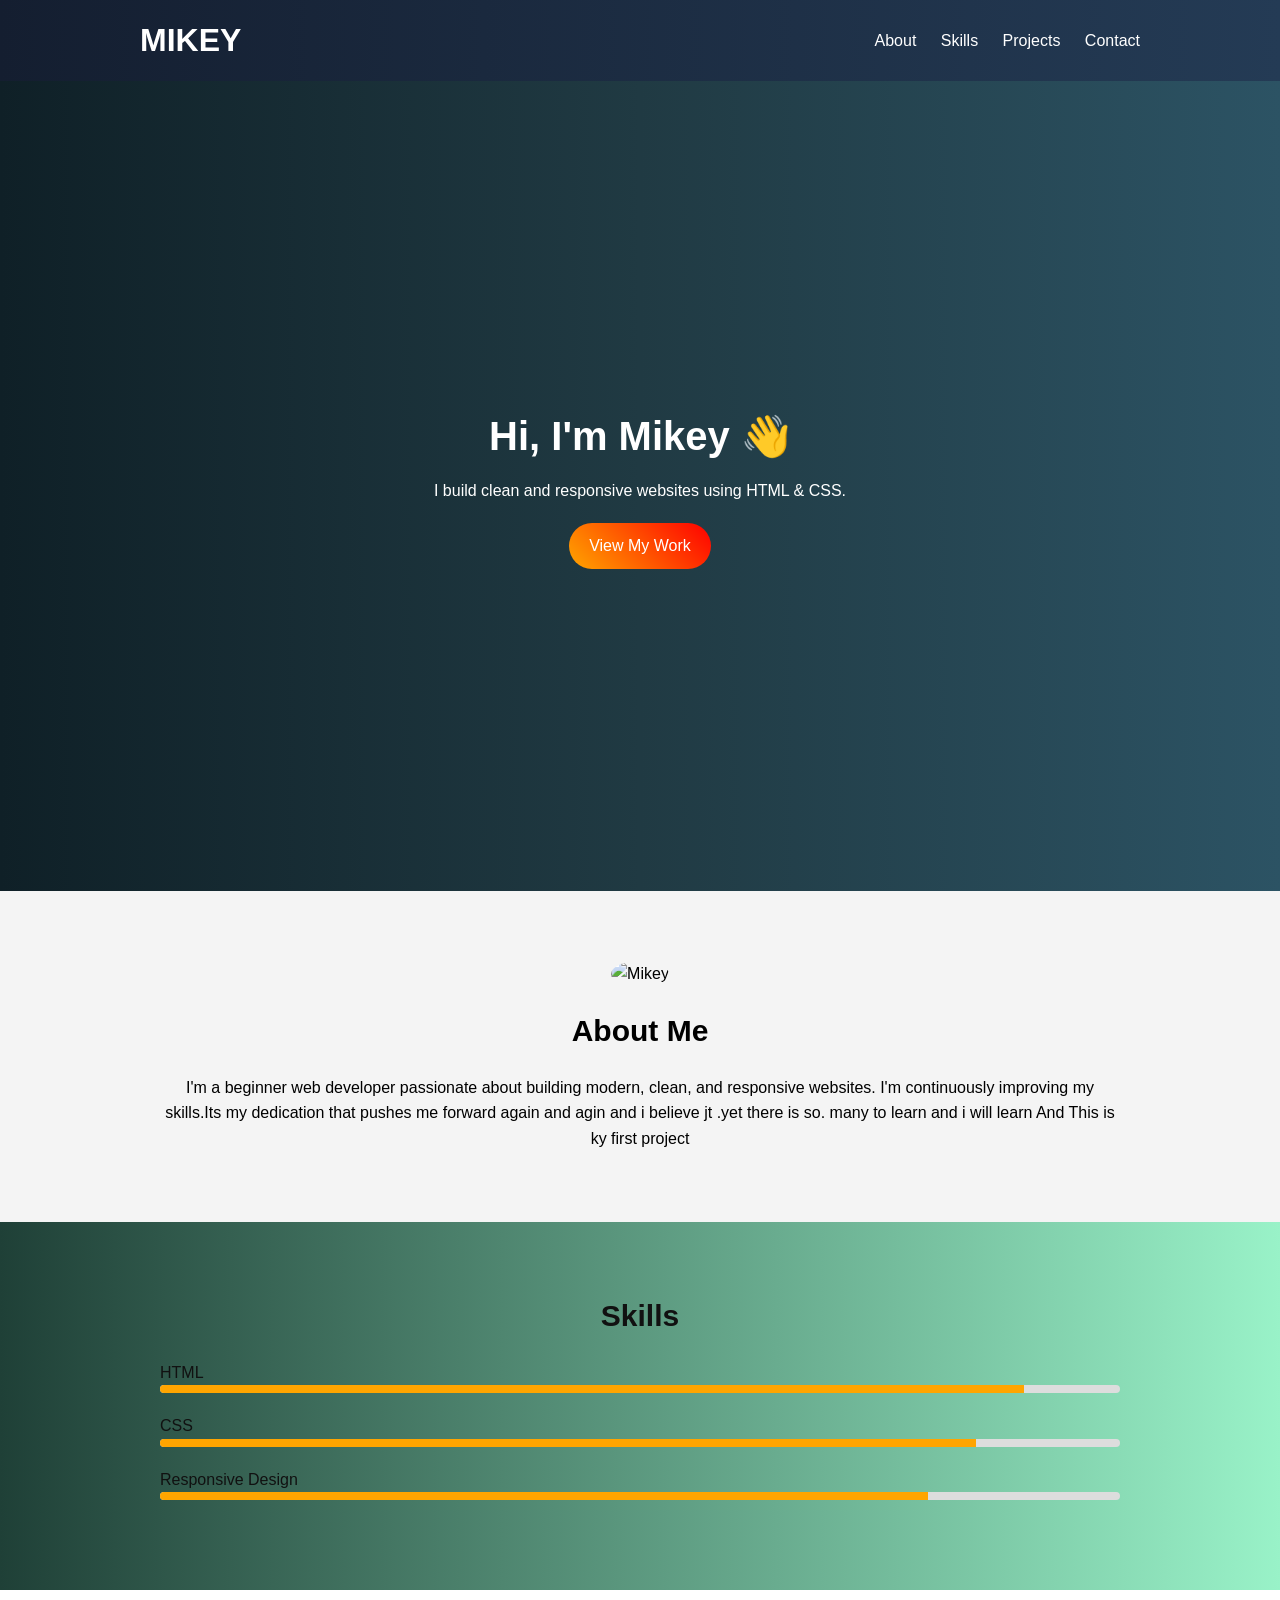
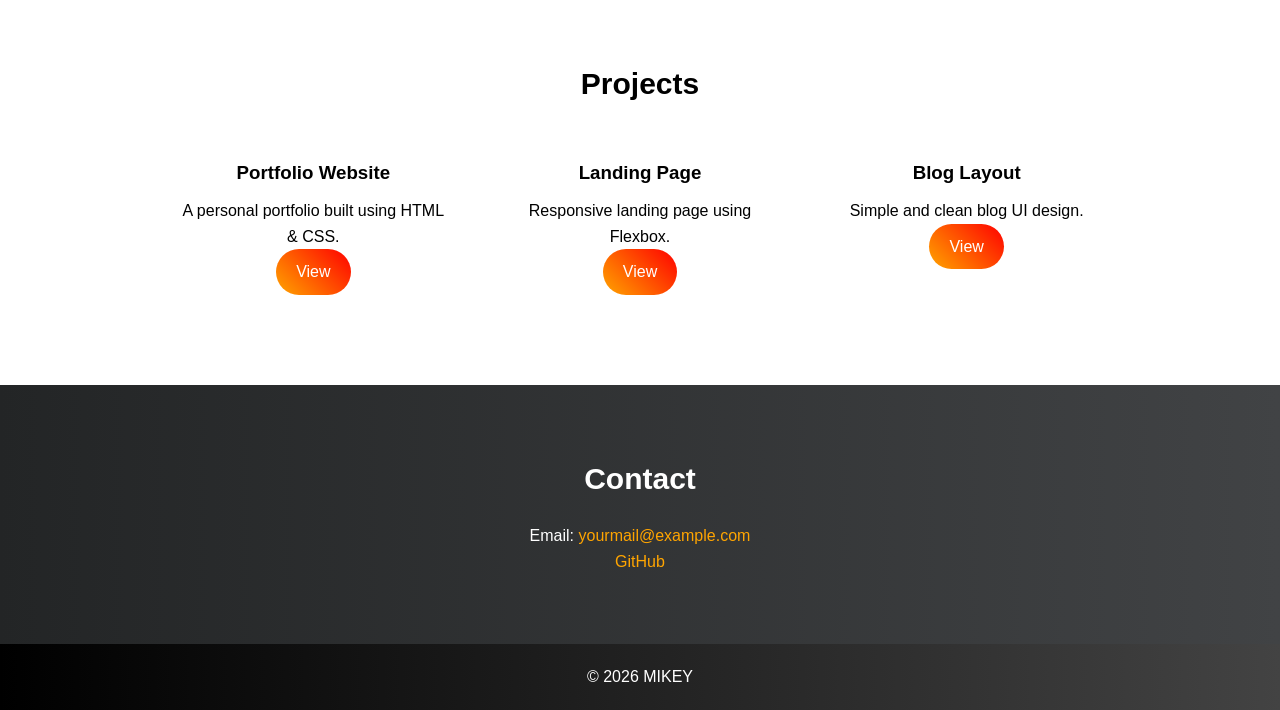
==== index.html @ 3ddad57d "Fix typos and enhance About Me section Corrected typos and improved text clarity in the About Me sec" ====
<!DOCTYPE html>
<html lang="en">
<head>
<meta charset="UTF-8">
<meta name="viewport" content="width=device-width, initial-scale=1.0">

<title>Mikey | Portfolio</title>
<meta name="description" content="Mikey - Web Developer Portfolio">

<link rel="stylesheet" href="style.css">
</head>

<body>

<header>
  <div class="container nav-container">
    <h1>MIKEY</h1>

    <nav>
      <a href="#about">About</a>
      <a href="#skills">Skills</a>
      <a href="#projects">Projects</a>
      <a href="#contact">Contact</a>
    </nav>
  </div>
</header>

<section class="hero">
  <h2>Hi, I'm Mikey 👋</h2>
  <p>I build clean and responsive websites using HTML & CSS.</p>
  <a href="#projects" class="btn">View My Work</a>
</section>

<section id="about">
  <div class="container">
    <img src="https://encrypted-tbn0.gstatic.com/images?q=tbn:ANd9GcSnbVU510wDd-JudhKohiR2RB1V3YTSx3FeUg&s" class="profile-img" alt="Mikey">
    <h2>About Me</h2>
    <p>
      I'm a beginner web developer passionate about building modern, clean, 
      and responsive websites. I'm continuously improving my skills.Its my dedication that pushes me forward again and agin and i believe jt .yet there is so. many to learn and i will learn 
      And This is ky first project 
    </p>
  </div>
</section>

<section id="skills">
  <div class="container">
    <h2>Skills</h2>

    <div class="skill">
      <p>HTML</p>
      <div class="bar"><div style="width:90%"></div></div>
    </div>

    <div class="skill">
      <p>CSS</p>
      <div class="bar"><div style="width:85%"></div></div>
    </div>

    <div class="skill">
      <p>Responsive Design</p>
      <div class="bar"><div style="width:80%"></div></div>
    </div>

  </div>
</section>

<section id="projects">
  <div class="container">
    <h2>Projects</h2>

    <div class="projects-grid">

      <div class="project-card">
        <h3>Portfolio Website</h3>
        <p>A personal portfolio built using HTML & CSS.</p>
        <a href="#" class="btn">View</a>
      </div>

      <div class="project-card">
        <h3>Landing Page</h3>
        <p>Responsive landing page using Flexbox.</p>
        <a href="#" class="btn">View</a>
      </div>

      <div class="project-card">
        <h3>Blog Layout</h3>
        <p>Simple and clean blog UI design.</p>
        <a href="#" class="btn">View</a>
      </div>

    </div>
  </div>
</section>

<section id="contact">
  <div class="container">
    <h2>Contact</h2>
    <p>Email: <a href="mailto:2025ytgame@gmail.com">yourmail@example.com</a></p>
    <p><a href="https://github.com/yourname" target="_blank">GitHub</a></p>
  </div>
</section>

<footer>
  <p>© 2026 MIKEY</p>
</footer>

</body>
</html>
---- style.css ----
*{
  margin:0;
  padding:0;
  box-sizing:border-box;
  font-family: times of roman, sans-serif;

}

html{
  scroll-behavior:smooth;
}

body{
  line-height:1.6;
}

/* container */
.container{
  max-width:1000px;
  margin:auto;
  padding:0 20px;
}

/* header */
header{
  position:sticky;
  top:0;
  z-index:1000;
  background: linear-gradient(90deg, #141e30, #243b55);
  color:white;
}


.nav-container{
  display:flex;
  justify-content:space-between;
  align-items:center;
  padding:15px 0;
}

nav a{
  color:white;
  margin-left:20px;
  text-decoration:none;
  position:relative;
}

/* nav hover underline */
nav a::after{
  content:"";
  position:absolute;
  width:0%;
  height:2px;
  left:0;
  bottom:-5px;
  background:orange;
  transition:0.3s;
}

nav a:hover::after{
  width:100%;
}

/* hero */
.hero{
  height:90vh;
  display:flex;
  flex-direction:column;
  justify-content:center;
  align-items:center;
  text-align:center;

  background: linear-gradient(to right, #0f2027, #203a43, #2c5364);

  color:white;
}

.hero h2{
  font-size:40px;
  margin-bottom:10px;
}

.hero p{
  margin-bottom:20px;
}

/* button */
.btn{
  display:inline-block;
  padding:10px 20px;
  background:linear-gradient(45deg, orange, red);
  color:white;
  text-decoration:none;
  border-radius:25px;
  transition:0.3s;
}

.btn:hover{
  transform:scale(1.05);
}

/* sections */
section{
  padding:70px 0;
  text-align:center;
}

/* headings */
h2{
  font-size:30px;
  margin-bottom:20px;
}

/* profile */
.profile-img{
  width:150px;
  border-radius:50%;
  margin-bottom:20px;
}

/* skills */
.skill{
  margin:20px 0;
  text-align:left;
}

.bar{
  height:8px;
  background:#ddd;
  border-radius:5px;
  overflow:hidden;
}

.bar div{
  height:100%;
  background:orange;
}

/* projects */
.projects-grid{
  display:grid;
  grid-template-columns:repeat(auto-fit,minmax(250px,1fr));
  gap:20px;
  margin-top:30px;
}

.project-card{
  background:white;
  padding:20px;
  border-radius:10px;
  transition:0.3s;
}

.project-card:hover{
  transform:translateY(-8px);
  box-shadow:0 8px 20px rgba(0,0,0,0.1);
}

.project-card h3{
  margin-bottom:10px;
}

/* contact */
#contact a{
  color:orange;
  text-decoration:none;
}

/* footer */
footer{
  background: linear-gradient(90deg, #000000, #434343);
  color:white;
  padding:20px;
  text-align:center;
}

/* About */
#about{
  background: #f4f4f4;
}

/* Skills */
#skills{
  background: linear-gradient(to right, #1f4037, #99f2c8);
  color:#111;
}

/* Projects */
#projects{
  background: #ffffff;
}

#contact{
  background: linear-gradient(to right, #232526, #414345);
  color:white;
}

@media(max-width:768px){
  .nav-container{
    flex-direction:column;
  }

  nav{
    margin-top:10px;
  }

  .hero h2{
    font-size:30px;
  }
}
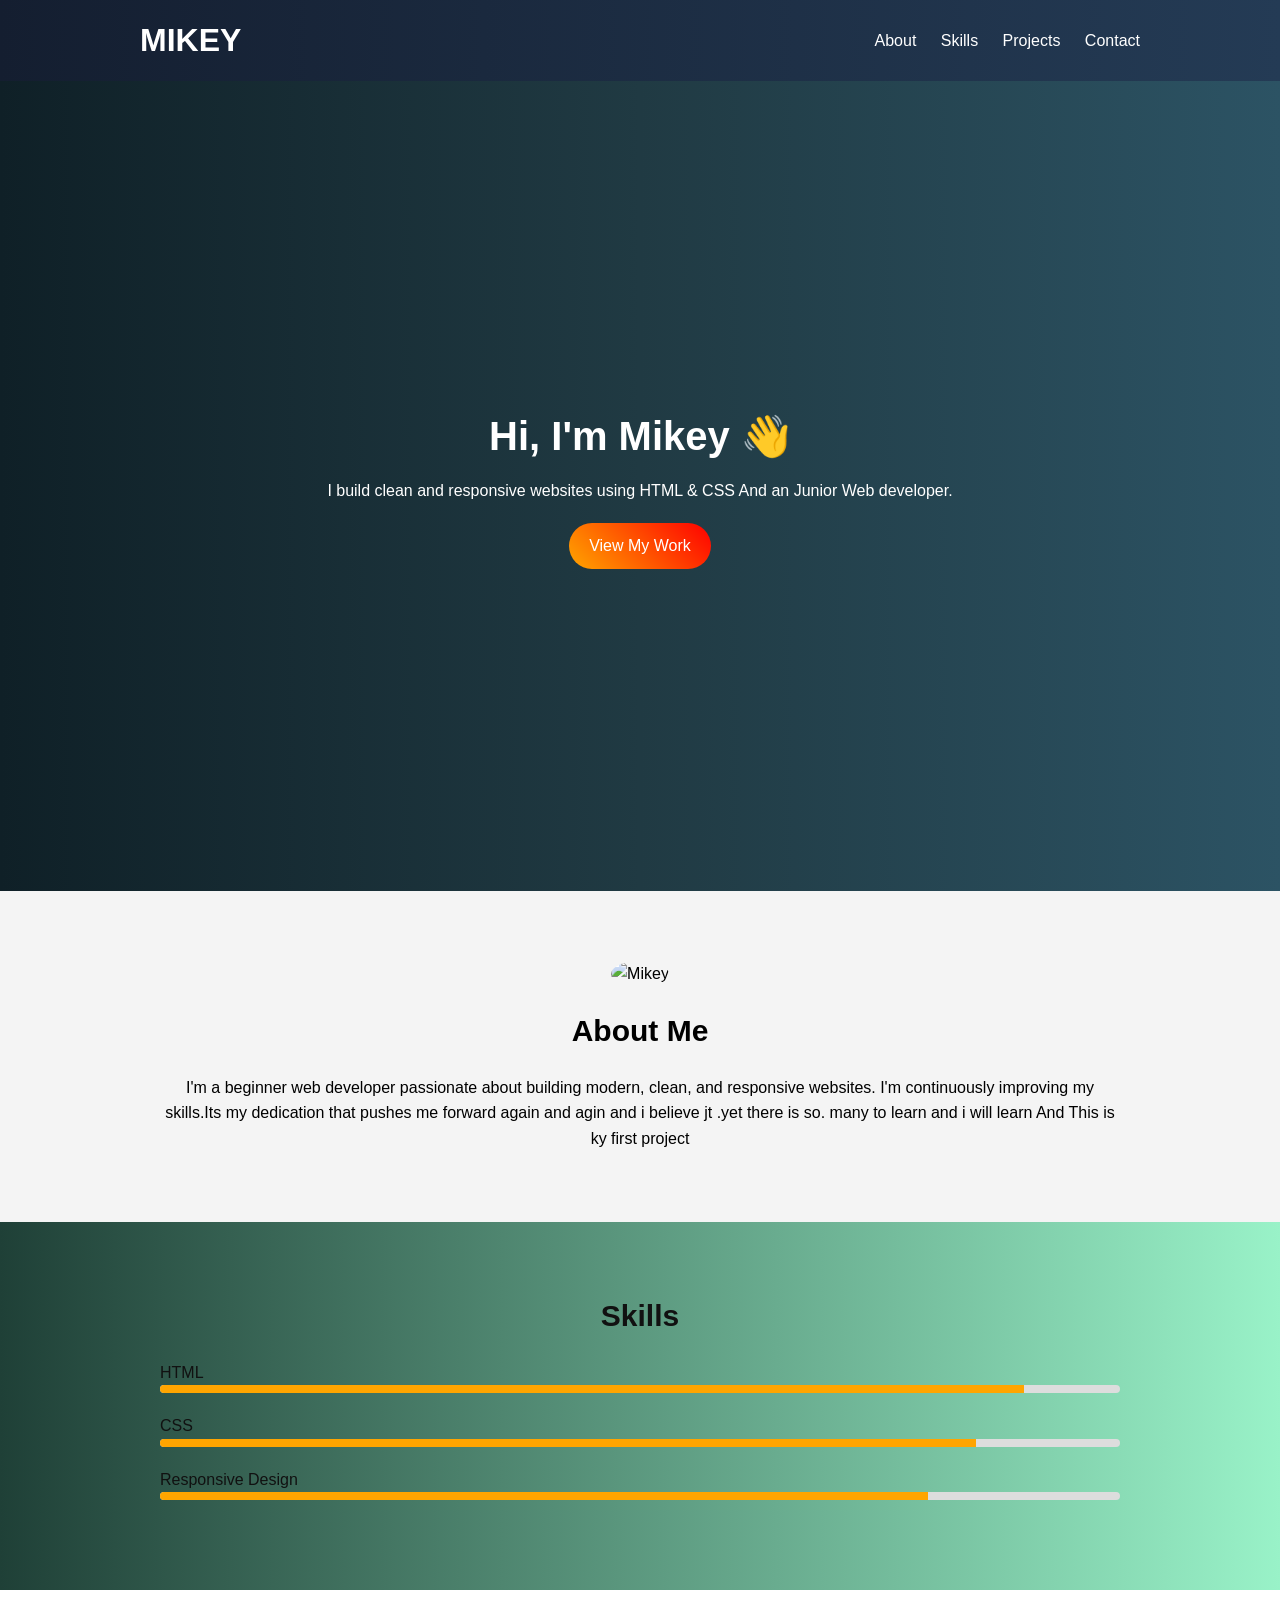
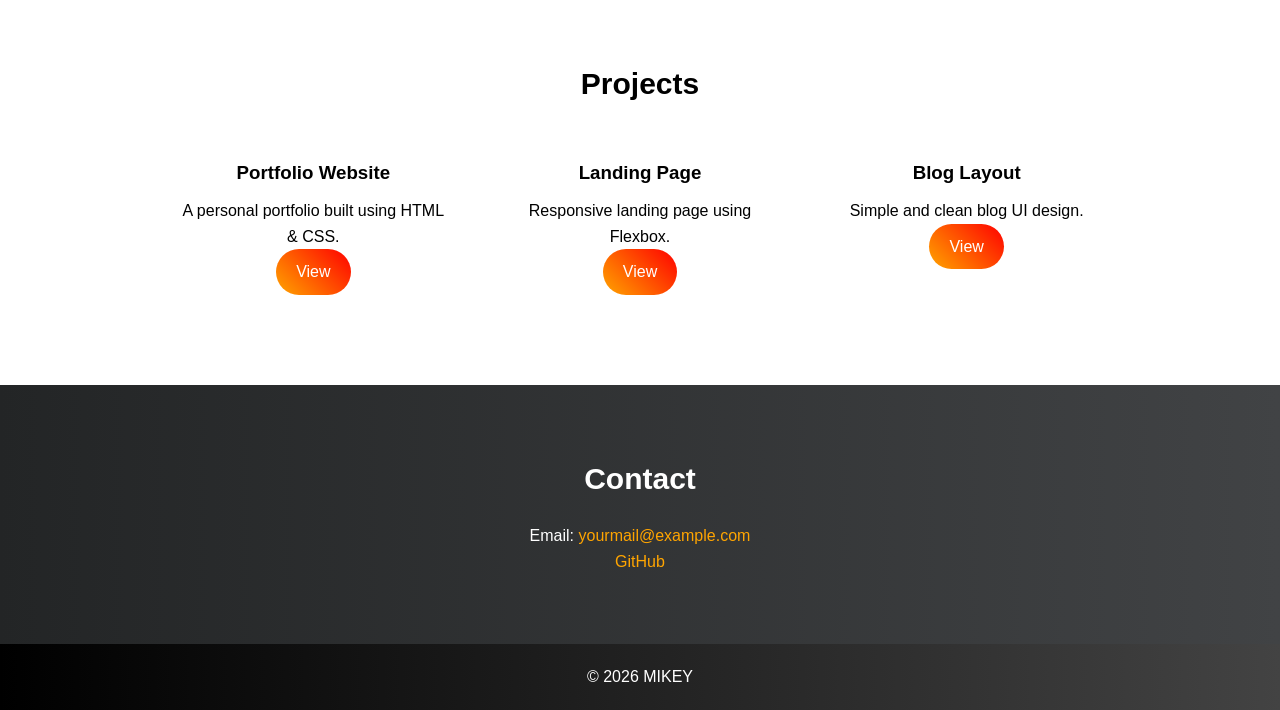
==== commit f41dc6a6: "Revise portfolio content and enhance clarity Updated the portfolio content and improved text clarity" ====
--- a/index.html
+++ b/index.html
@@ -27,7 +27,8 @@
 
 <section class="hero">
   <h2>Hi, I'm Mikey 👋</h2>
-  <p>I build clean and responsive websites using HTML & CSS.</p>
+  <p>I build clean and responsive websites using HTML & CSS
+    And an Junior Web developer.</p>
   <a href="#projects" class="btn">View My Work</a>
 </section>
 
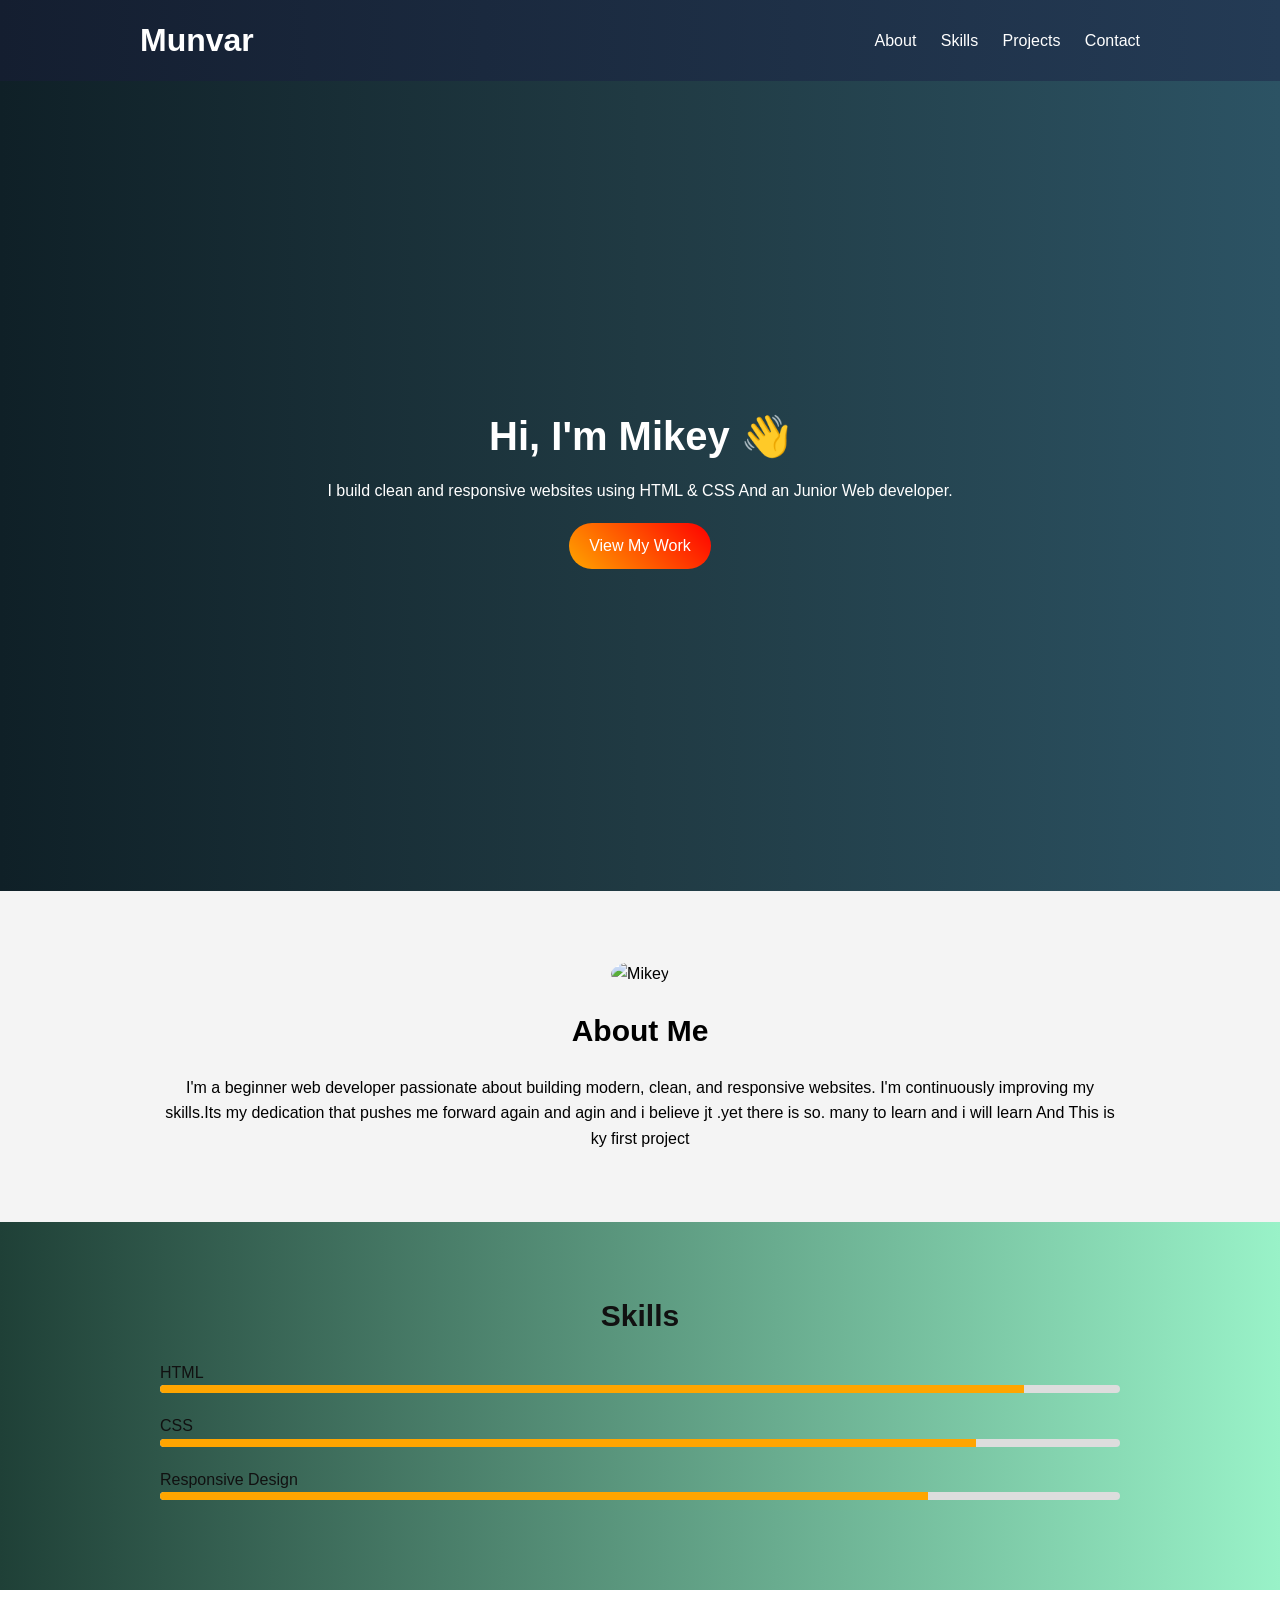
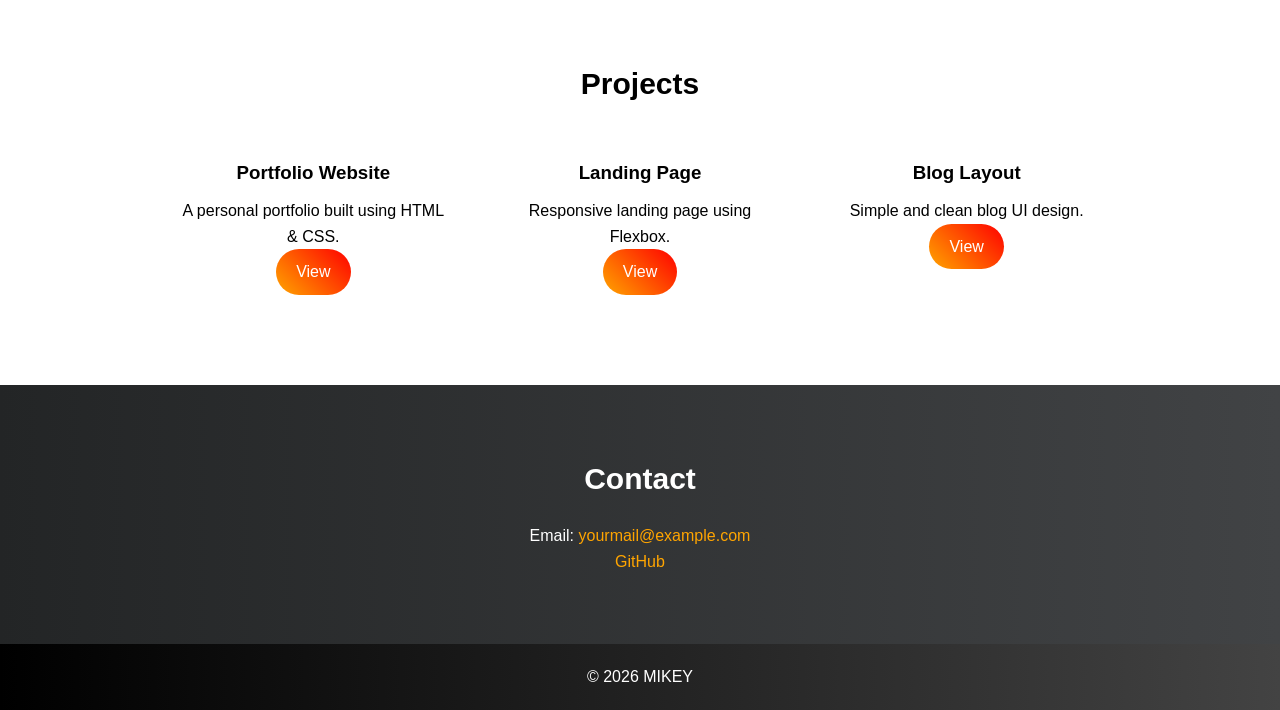
==== commit 82f29f05: "Update header name from 'Mikey' to 'Munvar' Changed the name from 'Mikey' to 'Munvar' in the header." ====
--- a/index.html
+++ b/index.html
@@ -14,7 +14,7 @@
 
 <header>
   <div class="container nav-container">
-    <h1>MIKEY</h1>
+    <h1>Munvar</h1>
 
     <nav>
       <a href="#about">About</a>
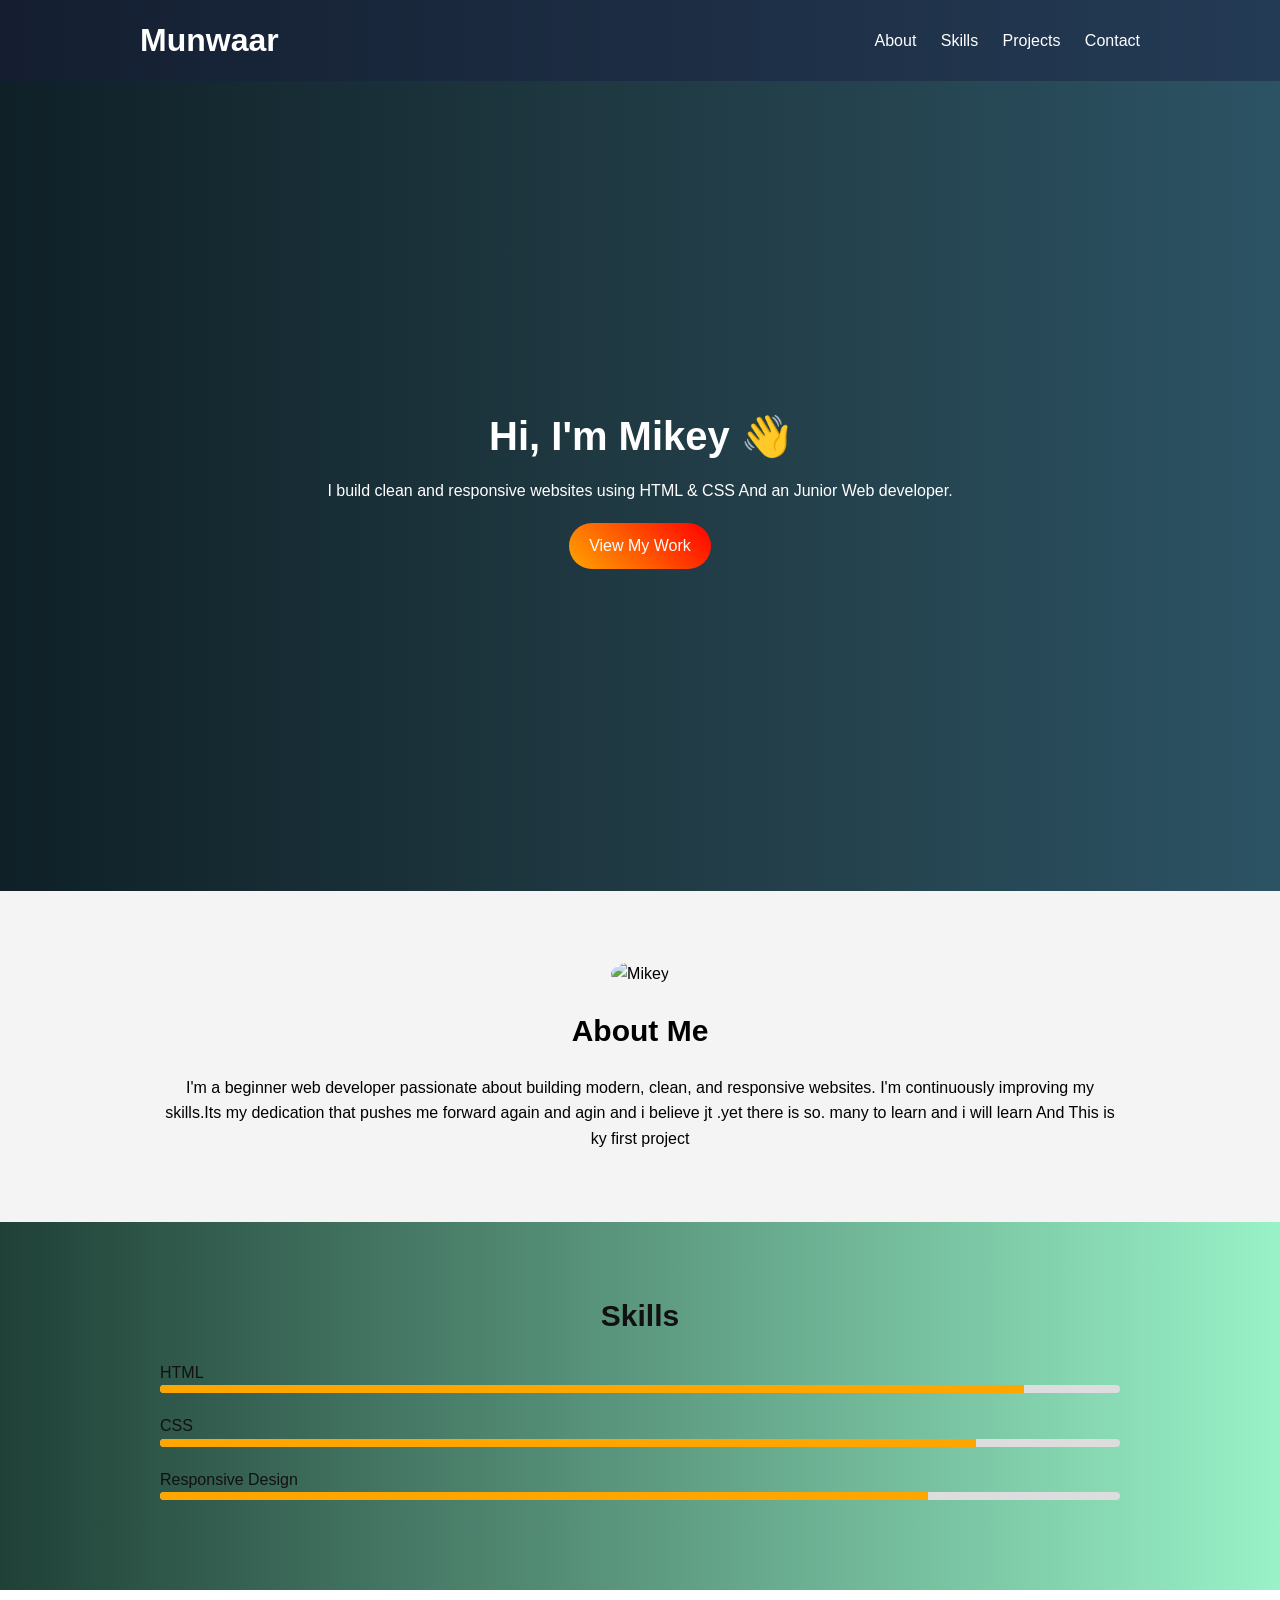
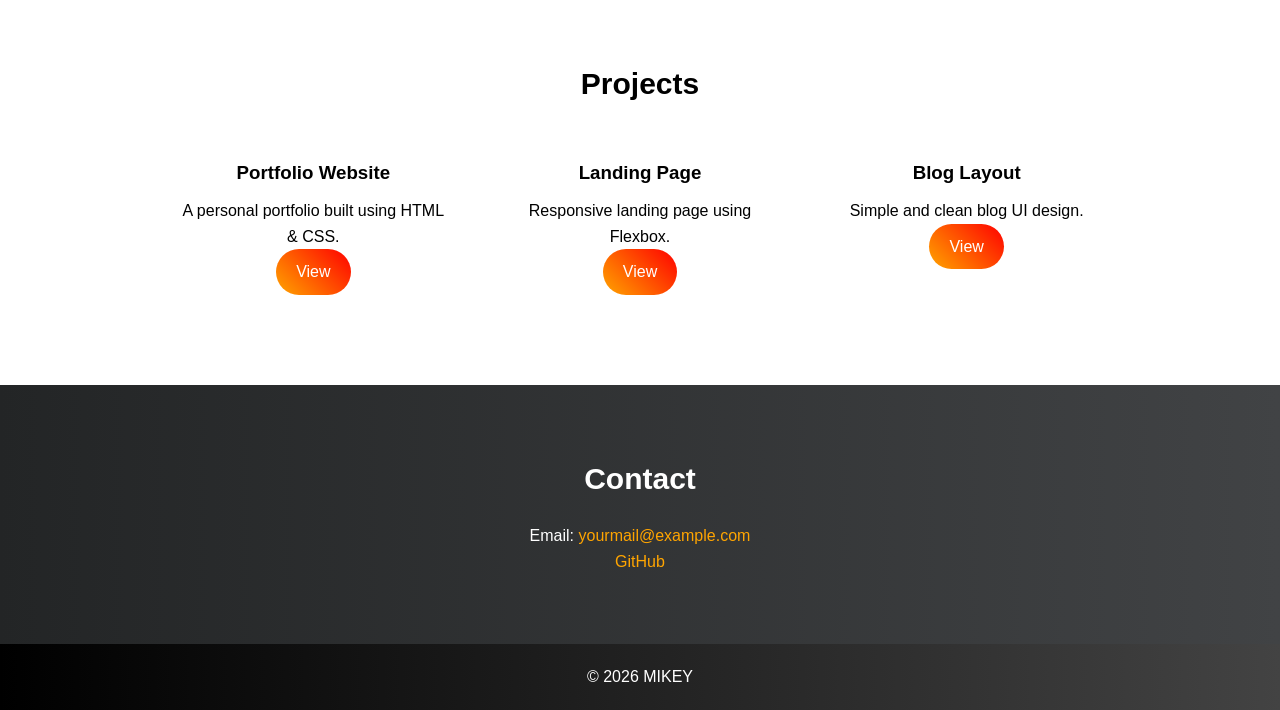
==== commit 7e0ee068: "Fix typos and update header name in index.html" ====
--- a/index.html
+++ b/index.html
@@ -14,7 +14,7 @@
 
 <header>
   <div class="container nav-container">
-    <h1>Munvar</h1>
+    <h1>Munwaar</h1>
 
     <nav>
       <a href="#about">About</a>
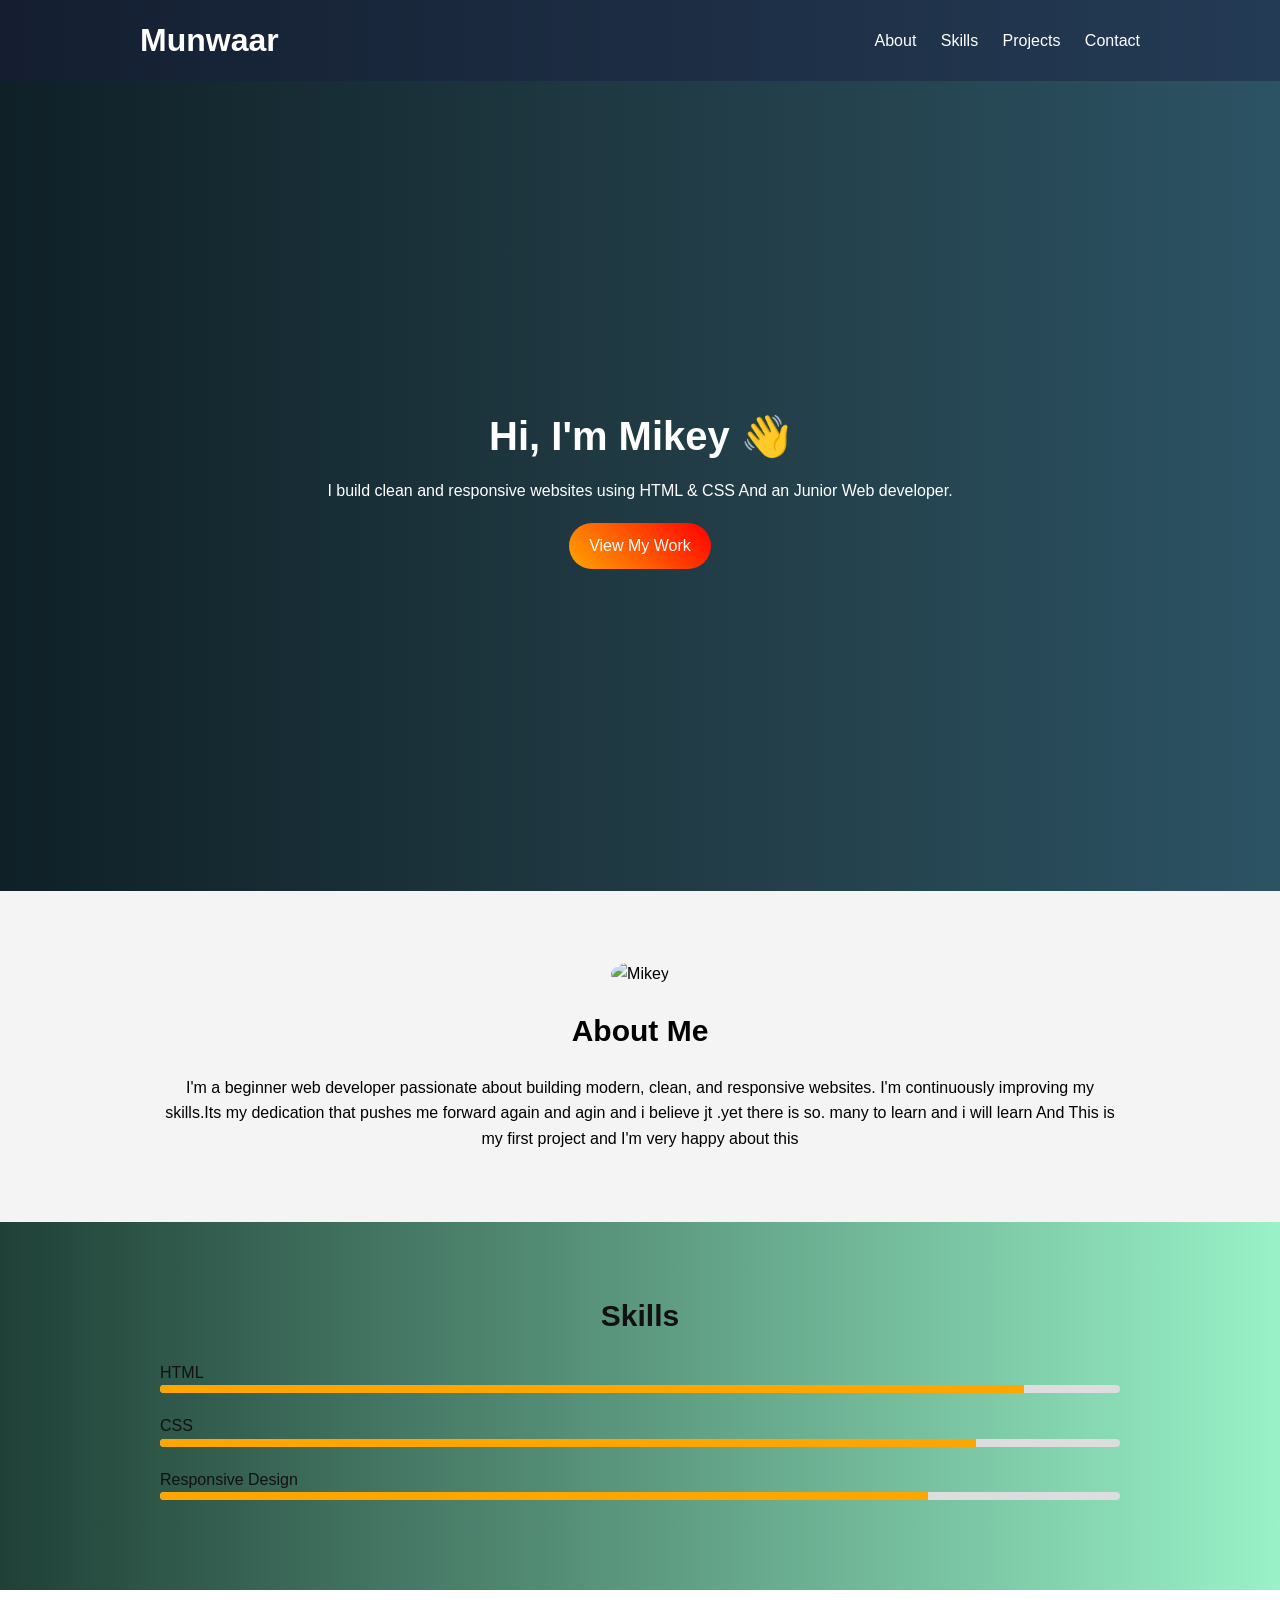
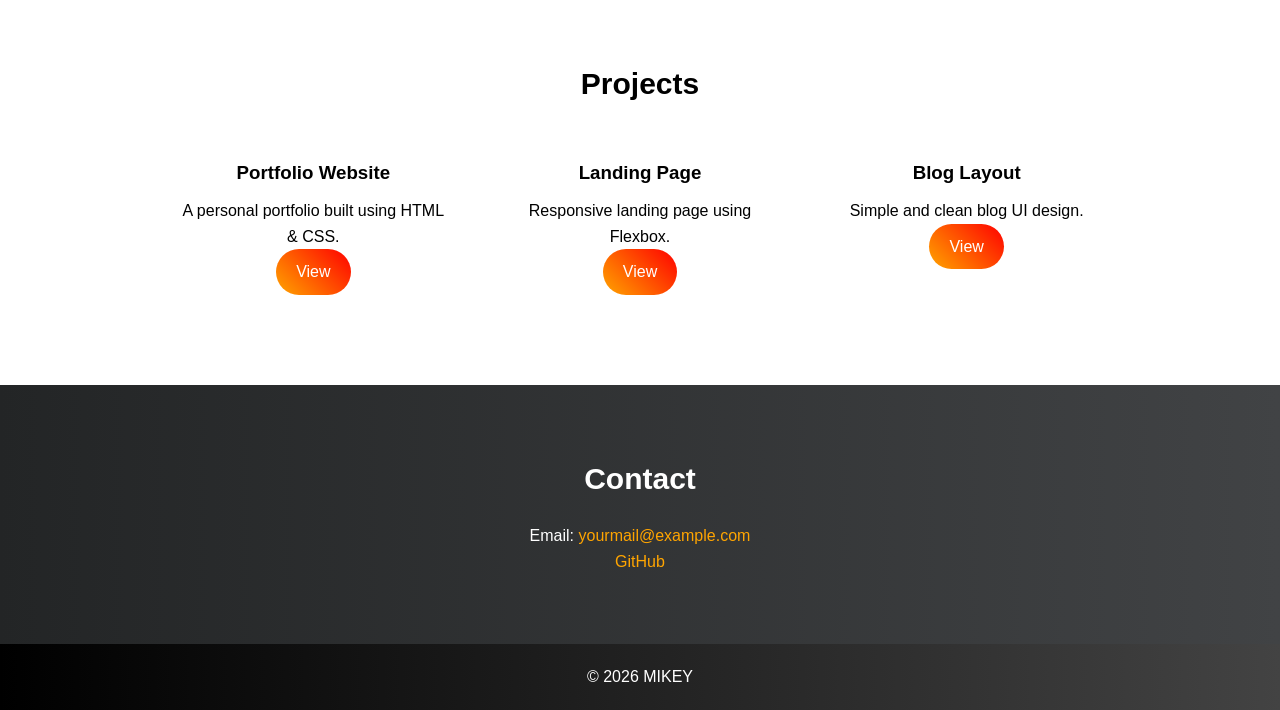
==== commit 55dddcfe: "Revise 'About Me' section for clarity and enthusiasm Updated the content in the 'About Me' section t" ====
--- a/index.html
+++ b/index.html
@@ -39,7 +39,7 @@
     <p>
       I'm a beginner web developer passionate about building modern, clean, 
       and responsive websites. I'm continuously improving my skills.Its my dedication that pushes me forward again and agin and i believe jt .yet there is so. many to learn and i will learn 
-      And This is ky first project 
+      And This is my first project and I'm very happy about this 
     </p>
   </div>
 </section>
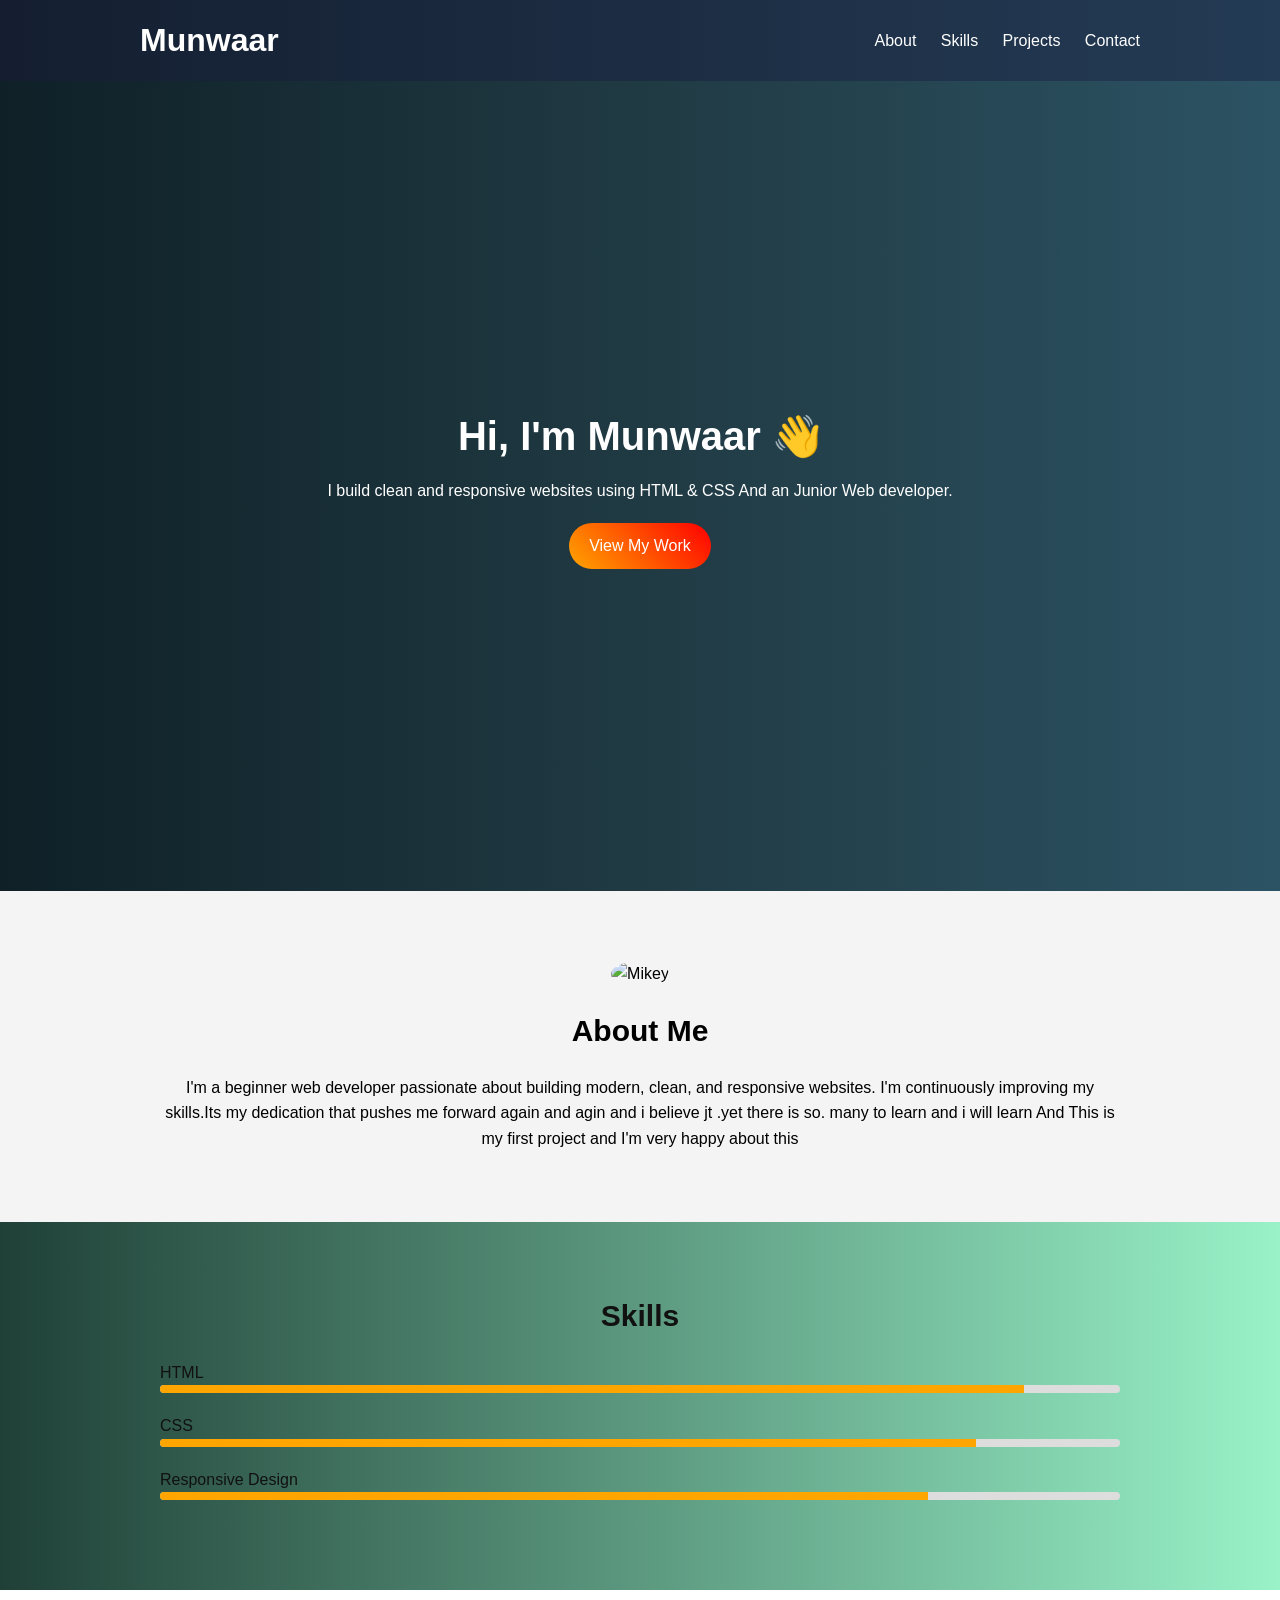
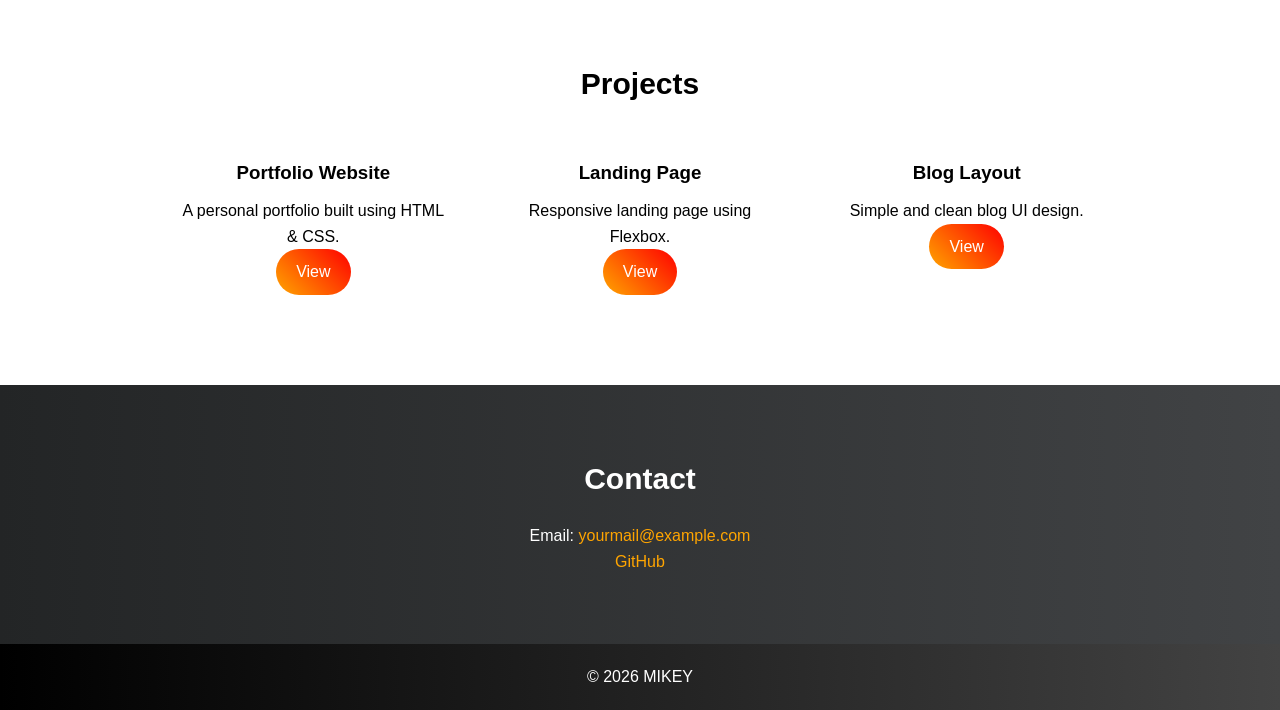
==== commit 4bbf5b5d: "Update index.html" ====
--- a/index.html
+++ b/index.html
@@ -26,7 +26,7 @@
 </header>
 
 <section class="hero">
-  <h2>Hi, I'm Mikey 👋</h2>
+  <h2>Hi, I'm Munwaar 👋</h2>
   <p>I build clean and responsive websites using HTML & CSS
     And an Junior Web developer.</p>
   <a href="#projects" class="btn">View My Work</a>
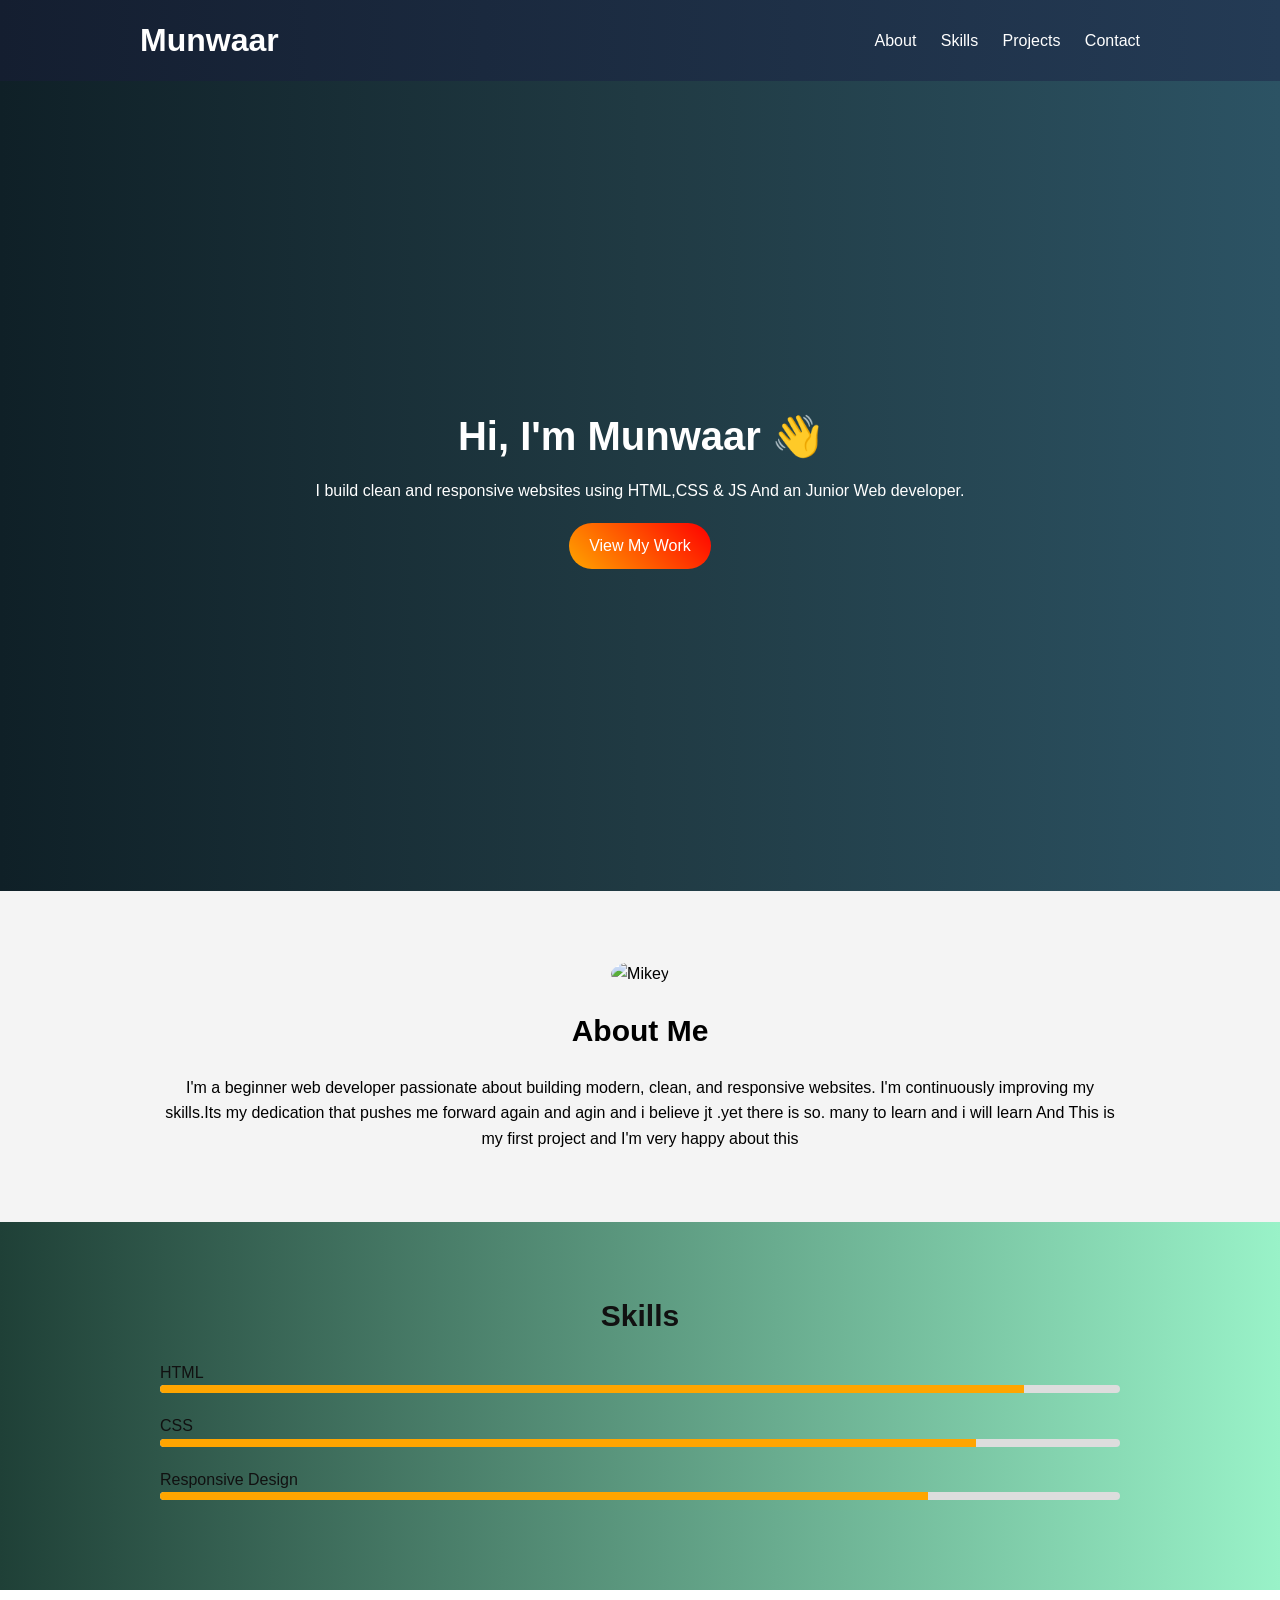
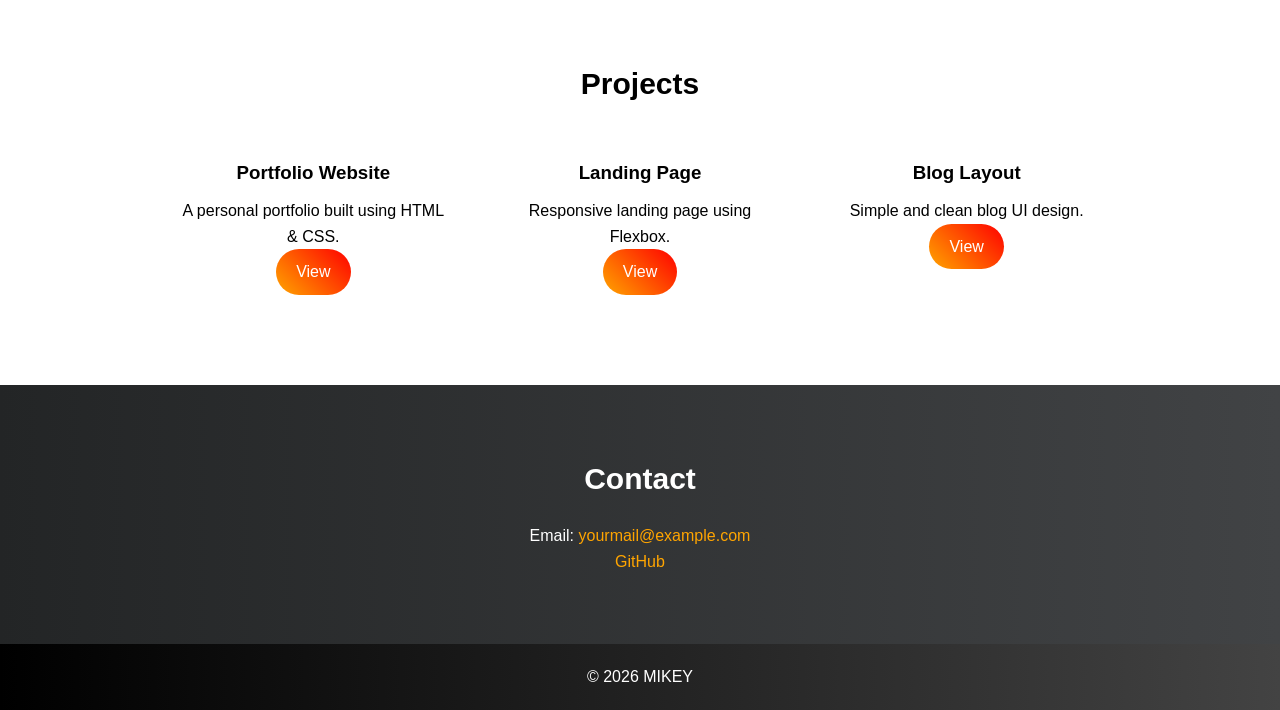
==== commit 5b3a4aae: "Revise portfolio page content and structure Updated the HTML structure and content of the portfolio " ====
--- a/index.html
+++ b/index.html
@@ -4,7 +4,7 @@
 <meta charset="UTF-8">
 <meta name="viewport" content="width=device-width, initial-scale=1.0">
 
-<title>Mikey | Portfolio</title>
+<title>Munwaar | Portfolio</title>
 <meta name="description" content="Mikey - Web Developer Portfolio">
 
 <link rel="stylesheet" href="style.css">
@@ -27,7 +27,7 @@
 
 <section class="hero">
   <h2>Hi, I'm Munwaar 👋</h2>
-  <p>I build clean and responsive websites using HTML & CSS
+  <p>I build clean and responsive websites using HTML,CSS & JS
     And an Junior Web developer.</p>
   <a href="#projects" class="btn">View My Work</a>
 </section>
